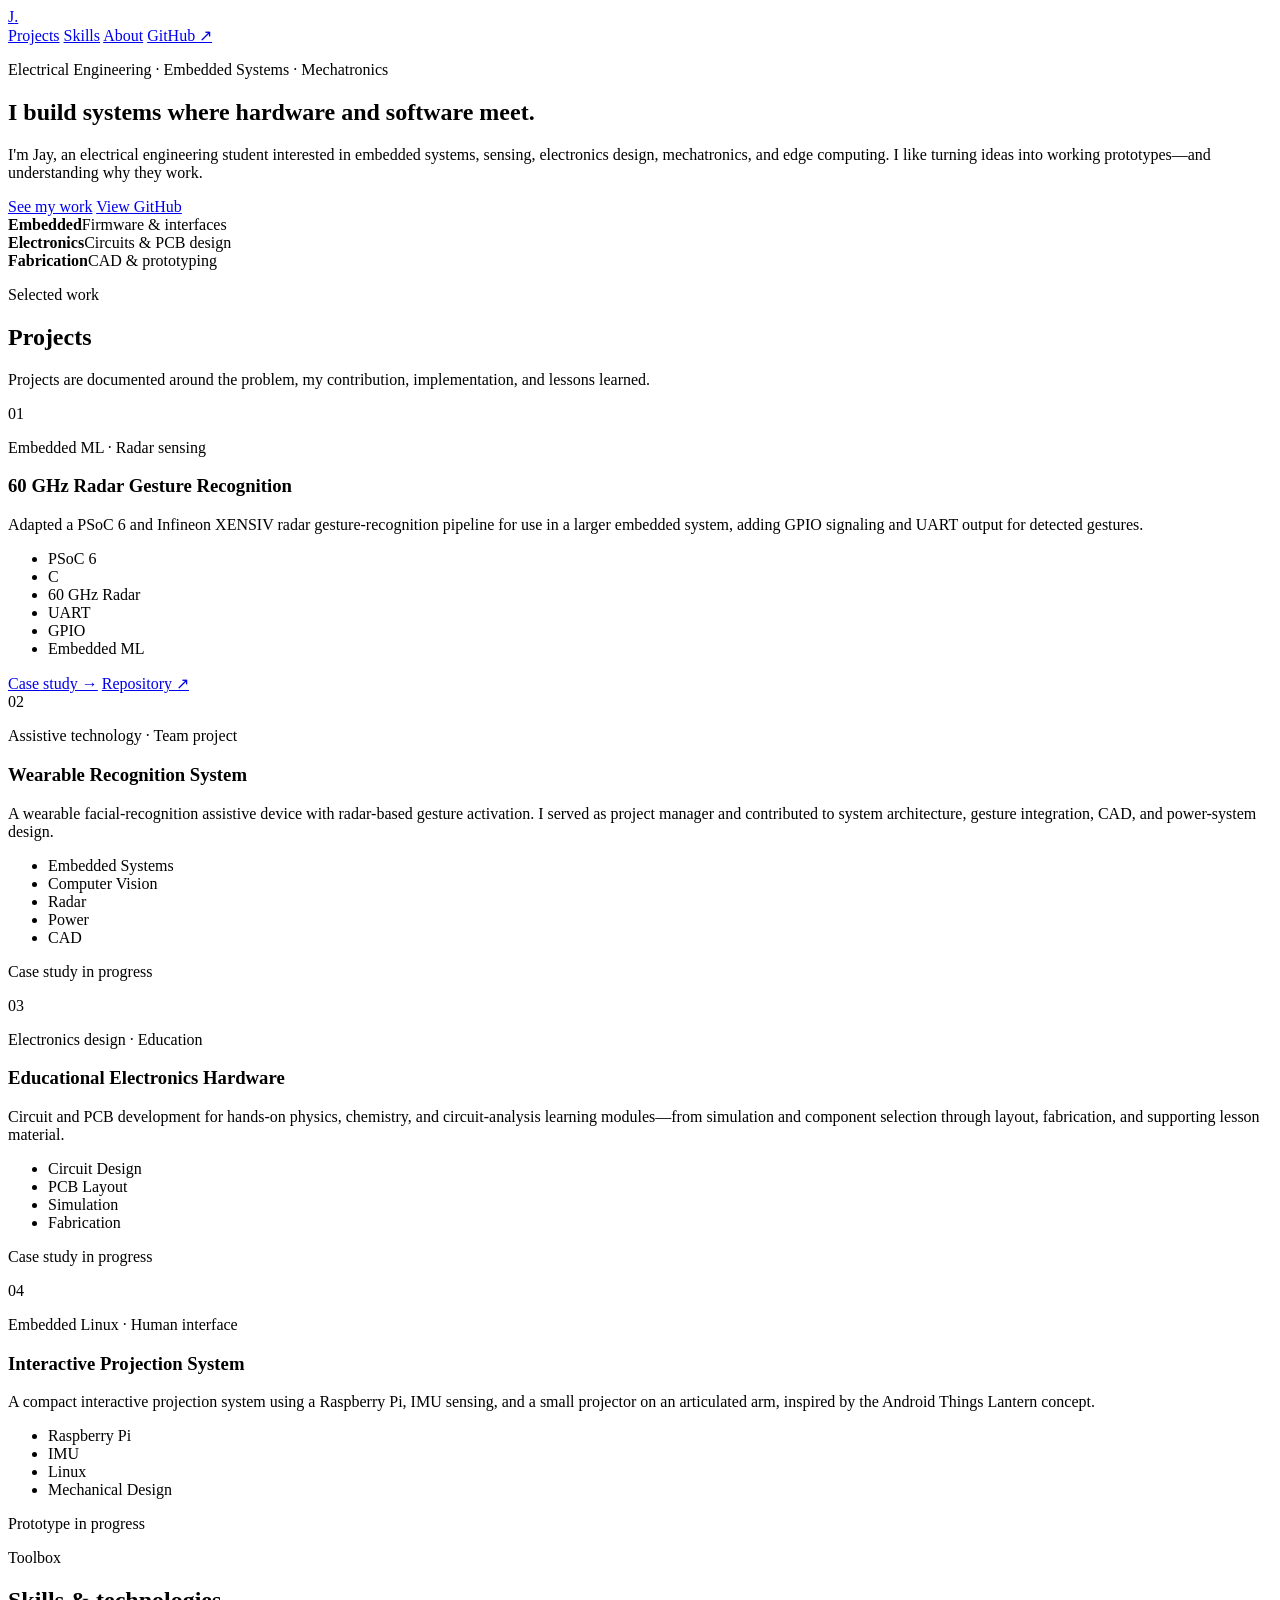
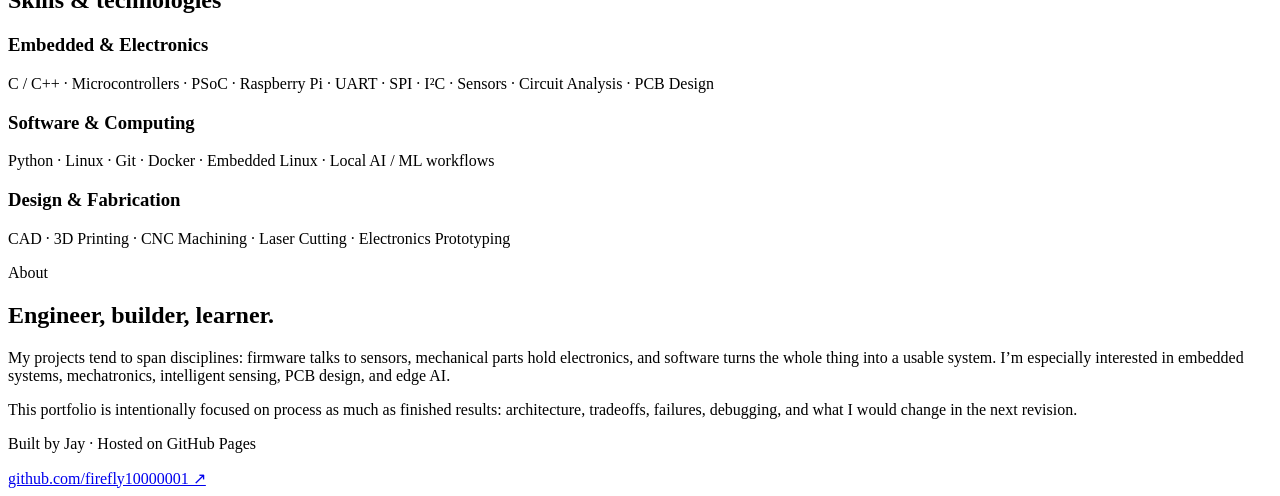
==== index.html @ 1f6910fd "Build initial engineering portfolio homepage" ====
<!doctype html>
<html lang="en">
<head>
  <meta charset="utf-8">
  <meta name="viewport" content="width=device-width, initial-scale=1">
  <meta name="description" content="Jay's electrical engineering and embedded systems portfolio.">
  <title>Jay | Electrical Engineering & Embedded Systems</title>
  <link rel="stylesheet" href="styles.css">
</head>
<body>
  <header class="site-header">
    <a class="brand" href="#top" aria-label="Home">J<span>.</span></a>
    <nav aria-label="Primary navigation">
      <a href="#projects">Projects</a>
      <a href="#skills">Skills</a>
      <a href="#about">About</a>
      <a href="https://github.com/firefly10000001" target="_blank" rel="noreferrer">GitHub ↗</a>
    </nav>
  </header>

  <main id="top">
    <section class="hero section-shell">
      <p class="eyebrow">Electrical Engineering · Embedded Systems · Mechatronics</p>
      <h1>I build systems where <span>hardware and software meet.</span></h1>
      <p class="hero-copy">
        I'm Jay, an electrical engineering student interested in embedded systems, sensing,
        electronics design, mechatronics, and edge computing. I like turning ideas into
        working prototypes—and understanding why they work.
      </p>
      <div class="hero-actions">
        <a class="button primary" href="#projects">See my work</a>
        <a class="button secondary" href="https://github.com/firefly10000001" target="_blank" rel="noreferrer">View GitHub</a>
      </div>
      <div class="hero-stats" aria-label="Focus areas">
        <div><strong>Embedded</strong><span>Firmware & interfaces</span></div>
        <div><strong>Electronics</strong><span>Circuits & PCB design</span></div>
        <div><strong>Fabrication</strong><span>CAD & prototyping</span></div>
      </div>
    </section>

    <section id="projects" class="section-shell section-block">
      <div class="section-heading">
        <p class="eyebrow">Selected work</p>
        <h2>Projects</h2>
        <p>Projects are documented around the problem, my contribution, implementation, and lessons learned.</p>
      </div>

      <div class="project-grid">
        <article class="project-card featured">
          <div class="project-index">01</div>
          <div class="project-body">
            <p class="project-type">Embedded ML · Radar sensing</p>
            <h3>60 GHz Radar Gesture Recognition</h3>
            <p>
              Adapted a PSoC 6 and Infineon XENSIV radar gesture-recognition pipeline for use in a larger embedded system,
              adding GPIO signaling and UART output for detected gestures.
            </p>
            <ul class="tags" aria-label="Technologies">
              <li>PSoC 6</li><li>C</li><li>60 GHz Radar</li><li>UART</li><li>GPIO</li><li>Embedded ML</li>
            </ul>
            <div class="card-links">
              <a href="projects/radar-gesture.html">Case study →</a>
              <a href="https://github.com/firefly10000001/PSOC-Trigger1" target="_blank" rel="noreferrer">Repository ↗</a>
            </div>
          </div>
        </article>

        <article class="project-card">
          <div class="project-index">02</div>
          <div class="project-body">
            <p class="project-type">Assistive technology · Team project</p>
            <h3>Wearable Recognition System</h3>
            <p>
              A wearable facial-recognition assistive device with radar-based gesture activation. I served as project manager
              and contributed to system architecture, gesture integration, CAD, and power-system design.
            </p>
            <ul class="tags"><li>Embedded Systems</li><li>Computer Vision</li><li>Radar</li><li>Power</li><li>CAD</li></ul>
            <p class="status">Case study in progress</p>
          </div>
        </article>

        <article class="project-card">
          <div class="project-index">03</div>
          <div class="project-body">
            <p class="project-type">Electronics design · Education</p>
            <h3>Educational Electronics Hardware</h3>
            <p>
              Circuit and PCB development for hands-on physics, chemistry, and circuit-analysis learning modules—from simulation
              and component selection through layout, fabrication, and supporting lesson material.
            </p>
            <ul class="tags"><li>Circuit Design</li><li>PCB Layout</li><li>Simulation</li><li>Fabrication</li></ul>
            <p class="status">Case study in progress</p>
          </div>
        </article>

        <article class="project-card">
          <div class="project-index">04</div>
          <div class="project-body">
            <p class="project-type">Embedded Linux · Human interface</p>
            <h3>Interactive Projection System</h3>
            <p>
              A compact interactive projection system using a Raspberry Pi, IMU sensing, and a small projector on an articulated arm,
              inspired by the Android Things Lantern concept.
            </p>
            <ul class="tags"><li>Raspberry Pi</li><li>IMU</li><li>Linux</li><li>Mechanical Design</li></ul>
            <p class="status">Prototype in progress</p>
          </div>
        </article>
      </div>
    </section>

    <section id="skills" class="section-shell section-block skills-section">
      <div class="section-heading">
        <p class="eyebrow">Toolbox</p>
        <h2>Skills & technologies</h2>
      </div>
      <div class="skill-grid">
        <div class="skill-group">
          <h3>Embedded & Electronics</h3>
          <p>C / C++ · Microcontrollers · PSoC · Raspberry Pi · UART · SPI · I²C · Sensors · Circuit Analysis · PCB Design</p>
        </div>
        <div class="skill-group">
          <h3>Software & Computing</h3>
          <p>Python · Linux · Git · Docker · Embedded Linux · Local AI / ML workflows</p>
        </div>
        <div class="skill-group">
          <h3>Design & Fabrication</h3>
          <p>CAD · 3D Printing · CNC Machining · Laser Cutting · Electronics Prototyping</p>
        </div>
      </div>
    </section>

    <section id="about" class="section-shell section-block about-section">
      <div class="section-heading">
        <p class="eyebrow">About</p>
        <h2>Engineer, builder, learner.</h2>
      </div>
      <div class="about-copy">
        <p>
          My projects tend to span disciplines: firmware talks to sensors, mechanical parts hold electronics, and software turns the whole thing into a usable system.
          I’m especially interested in embedded systems, mechatronics, intelligent sensing, PCB design, and edge AI.
        </p>
        <p>
          This portfolio is intentionally focused on process as much as finished results: architecture, tradeoffs, failures, debugging, and what I would change in the next revision.
        </p>
      </div>
    </section>
  </main>

  <footer class="site-footer section-shell">
    <p>Built by Jay · Hosted on GitHub Pages</p>
    <a href="https://github.com/firefly10000001" target="_blank" rel="noreferrer">github.com/firefly10000001 ↗</a>
  </footer>
</body>
</html>
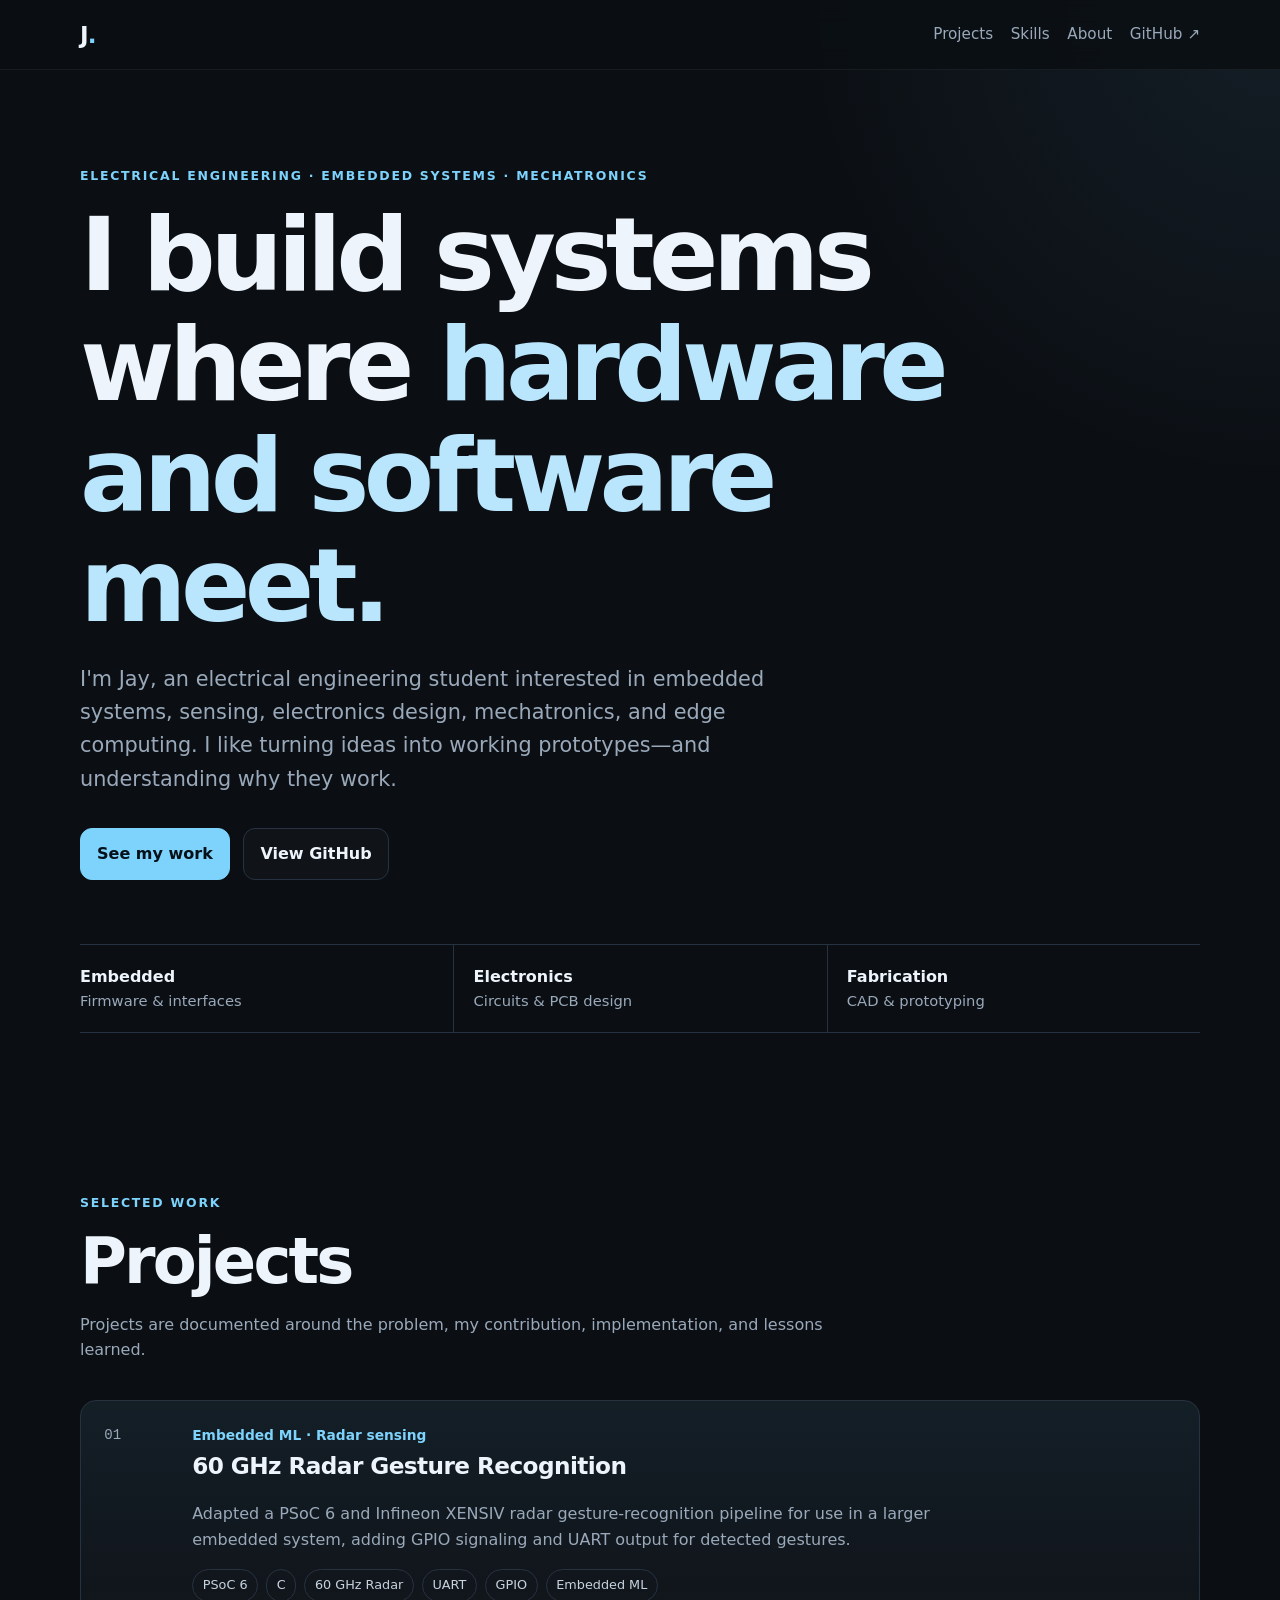
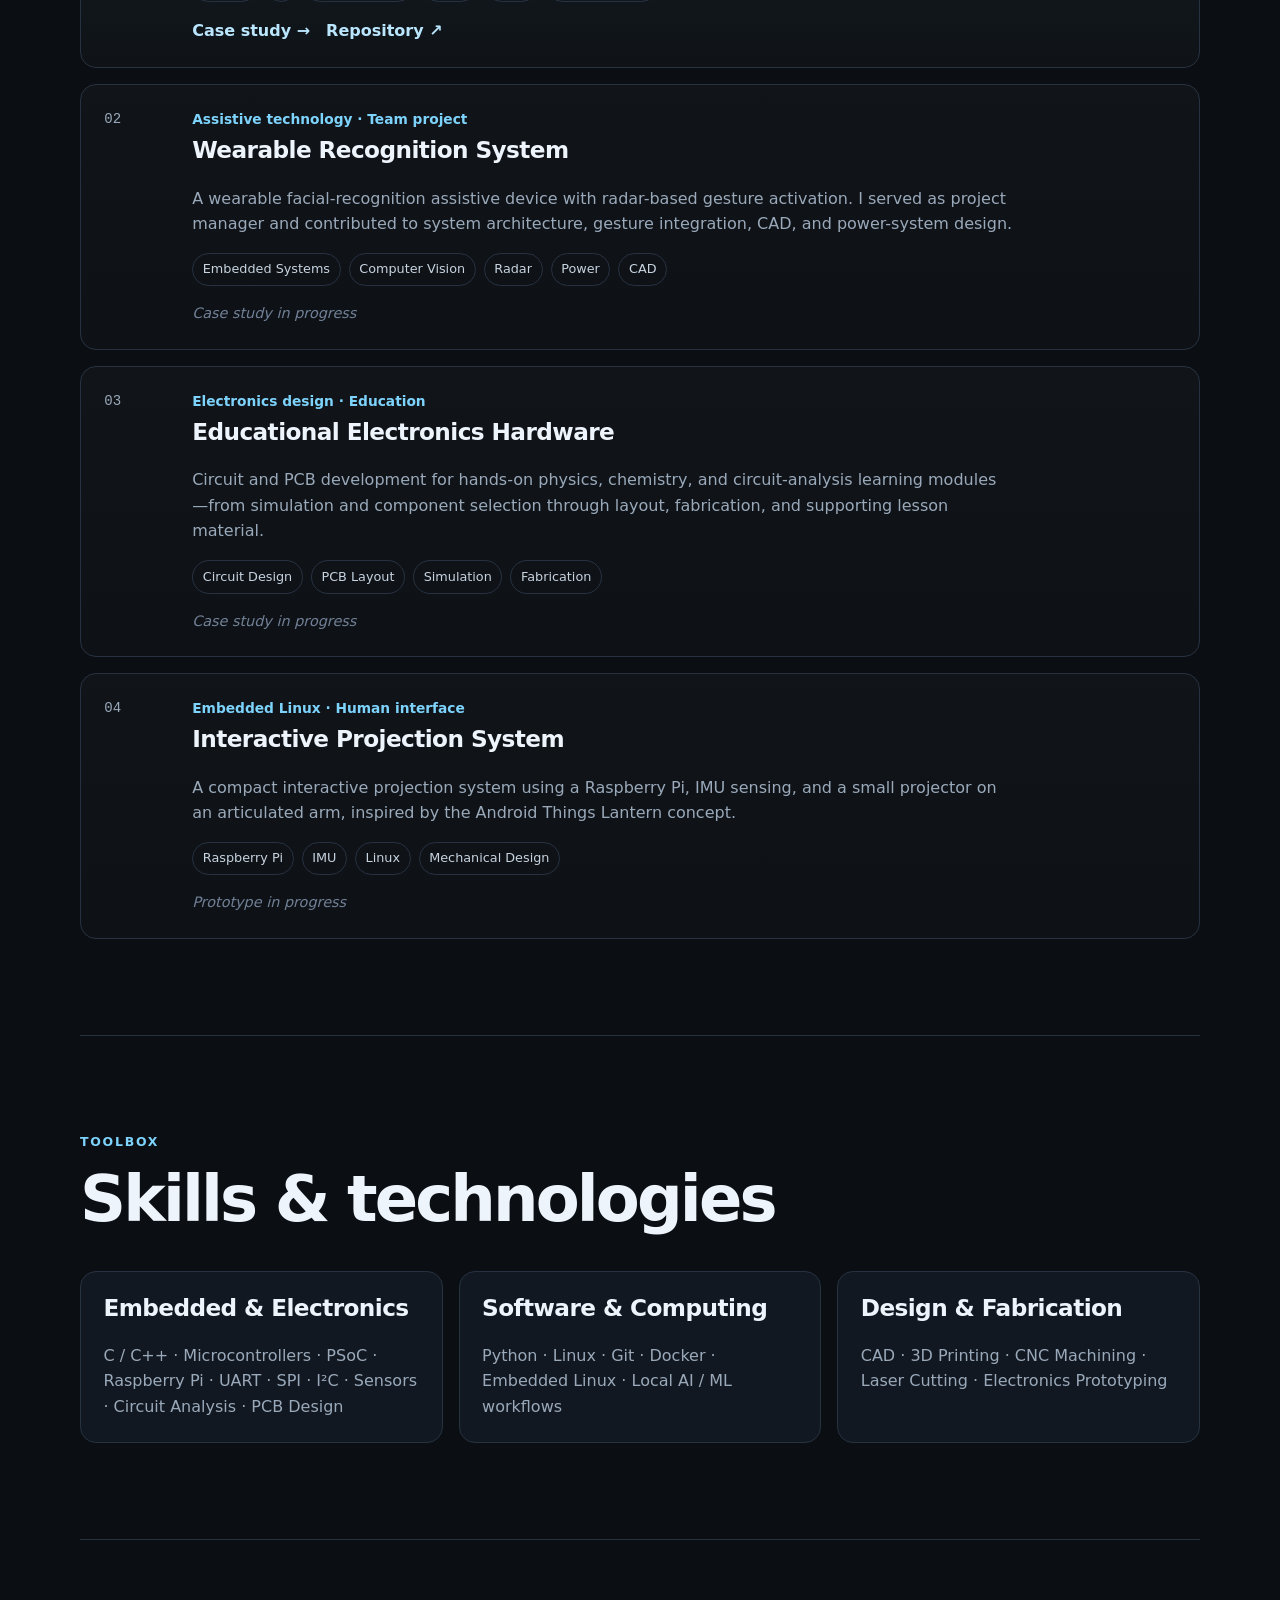
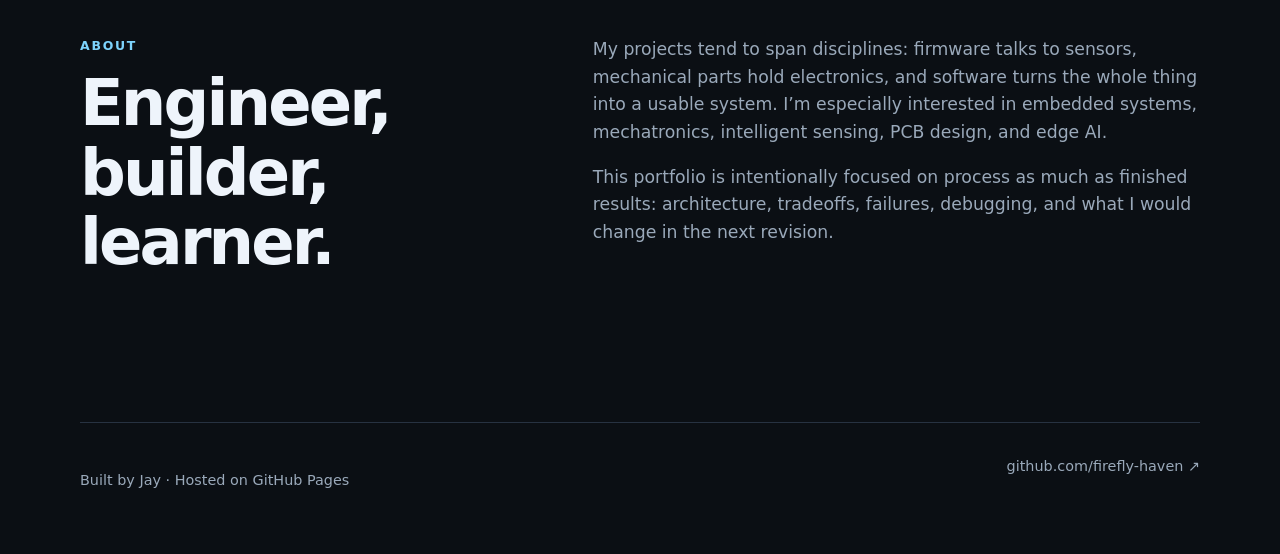
==== commit 5660bff3: "Update GitHub username references" ====
--- a/index.html
+++ b/index.html
@@ -14,7 +14,7 @@
       <a href="#projects">Projects</a>
       <a href="#skills">Skills</a>
       <a href="#about">About</a>
-      <a href="https://github.com/firefly10000001" target="_blank" rel="noreferrer">GitHub ↗</a>
+      <a href="https://github.com/firefly-haven" target="_blank" rel="noreferrer">GitHub ↗</a>
     </nav>
   </header>
 
@@ -29,7 +29,7 @@
       </p>
       <div class="hero-actions">
         <a class="button primary" href="#projects">See my work</a>
-        <a class="button secondary" href="https://github.com/firefly10000001" target="_blank" rel="noreferrer">View GitHub</a>
+        <a class="button secondary" href="https://github.com/firefly-haven" target="_blank" rel="noreferrer">View GitHub</a>
       </div>
       <div class="hero-stats" aria-label="Focus areas">
         <div><strong>Embedded</strong><span>Firmware & interfaces</span></div>
@@ -60,7 +60,7 @@
             </ul>
             <div class="card-links">
               <a href="projects/radar-gesture.html">Case study →</a>
-              <a href="https://github.com/firefly10000001/PSOC-Trigger1" target="_blank" rel="noreferrer">Repository ↗</a>
+              <a href="https://github.com/firefly-haven/PSOC-Trigger1" target="_blank" rel="noreferrer">Repository ↗</a>
             </div>
           </div>
         </article>
@@ -149,7 +149,7 @@
 
   <footer class="site-footer section-shell">
     <p>Built by Jay · Hosted on GitHub Pages</p>
-    <a href="https://github.com/firefly10000001" target="_blank" rel="noreferrer">github.com/firefly10000001 ↗</a>
+    <a href="https://github.com/firefly-haven" target="_blank" rel="noreferrer">github.com/firefly-haven ↗</a>
   </footer>
 </body>
 </html>
--- a/styles.css
+++ b/styles.css
@@ -0,0 +1,235 @@
+:root {
+  --bg: #0b0f14;
+  --panel: #121821;
+  --panel-2: #18212d;
+  --text: #eef4fb;
+  --muted: #9aa9ba;
+  --line: #273241;
+  --accent: #7dd3fc;
+  --accent-2: #bae6fd;
+  --max: 1120px;
+}
+
+* { box-sizing: border-box; }
+html { scroll-behavior: smooth; }
+body {
+  margin: 0;
+  font-family: Inter, ui-sans-serif, system-ui, -apple-system, BlinkMacSystemFont, "Segoe UI", sans-serif;
+  color: var(--text);
+  background:
+    radial-gradient(circle at top right, rgba(125, 211, 252, 0.08), transparent 30rem),
+    var(--bg);
+  line-height: 1.6;
+}
+
+a { color: inherit; }
+
+.site-header {
+  position: sticky;
+  top: 0;
+  z-index: 10;
+  display: flex;
+  justify-content: space-between;
+  align-items: center;
+  gap: 1rem;
+  padding: 1rem max(1.25rem, calc((100vw - var(--max)) / 2));
+  border-bottom: 1px solid rgba(255,255,255,0.06);
+  background: rgba(11, 15, 20, 0.88);
+  backdrop-filter: blur(12px);
+}
+
+.brand {
+  font-size: 1.45rem;
+  font-weight: 800;
+  text-decoration: none;
+  letter-spacing: -0.04em;
+}
+.brand span { color: var(--accent); }
+
+nav { display: flex; gap: 1.1rem; flex-wrap: wrap; }
+nav a {
+  color: var(--muted);
+  text-decoration: none;
+  font-size: 0.95rem;
+}
+nav a:hover { color: var(--text); }
+
+.section-shell {
+  width: min(var(--max), calc(100% - 2.5rem));
+  margin-inline: auto;
+}
+
+.hero {
+  min-height: 82vh;
+  display: grid;
+  align-content: center;
+  padding-block: 6rem 4rem;
+}
+
+.eyebrow {
+  margin: 0 0 0.85rem;
+  color: var(--accent);
+  text-transform: uppercase;
+  letter-spacing: 0.14em;
+  font-size: 0.78rem;
+  font-weight: 800;
+}
+
+h1, h2, h3 { line-height: 1.08; margin-top: 0; }
+h1 {
+  max-width: 900px;
+  margin-bottom: 1.3rem;
+  font-size: clamp(3rem, 8vw, 6.5rem);
+  letter-spacing: -0.055em;
+}
+h1 span { color: var(--accent-2); }
+h2 {
+  margin-bottom: 0.75rem;
+  font-size: clamp(2.2rem, 5vw, 4rem);
+  letter-spacing: -0.045em;
+}
+h3 { font-size: 1.45rem; letter-spacing: -0.025em; }
+
+.hero-copy {
+  max-width: 760px;
+  margin: 0 0 2rem;
+  color: var(--muted);
+  font-size: clamp(1.05rem, 2.2vw, 1.3rem);
+}
+
+.hero-actions { display: flex; gap: 0.85rem; flex-wrap: wrap; }
+.button {
+  display: inline-flex;
+  align-items: center;
+  min-height: 46px;
+  padding: 0.75rem 1rem;
+  border: 1px solid var(--line);
+  border-radius: 0.75rem;
+  text-decoration: none;
+  font-weight: 700;
+}
+.button.primary {
+  color: #061018;
+  border-color: var(--accent);
+  background: var(--accent);
+}
+.button.secondary { background: rgba(255,255,255,0.02); }
+.button:hover { transform: translateY(-1px); }
+
+.hero-stats {
+  display: grid;
+  grid-template-columns: repeat(3, 1fr);
+  margin-top: 4rem;
+  border-top: 1px solid var(--line);
+  border-bottom: 1px solid var(--line);
+}
+.hero-stats div { padding: 1.2rem 1rem 1.2rem 0; }
+.hero-stats div + div { border-left: 1px solid var(--line); padding-left: 1.2rem; }
+.hero-stats strong, .hero-stats span { display: block; }
+.hero-stats span { color: var(--muted); font-size: 0.92rem; }
+
+.section-block { padding-block: 6rem; }
+.section-heading { max-width: 760px; margin-bottom: 2.3rem; }
+.section-heading > p:last-child { color: var(--muted); }
+
+.project-grid { display: grid; gap: 1rem; }
+.project-card {
+  display: grid;
+  grid-template-columns: 72px 1fr;
+  gap: 1rem;
+  padding: 1.45rem;
+  border: 1px solid var(--line);
+  border-radius: 1rem;
+  background: linear-gradient(180deg, rgba(255,255,255,0.025), rgba(255,255,255,0.01));
+}
+.project-card.featured {
+  background: linear-gradient(180deg, rgba(125,211,252,0.08), rgba(255,255,255,0.015));
+}
+.project-index {
+  color: var(--muted);
+  font-family: ui-monospace, SFMono-Regular, Menlo, monospace;
+  font-size: 0.88rem;
+}
+.project-type {
+  margin: 0 0 0.45rem;
+  color: var(--accent);
+  font-size: 0.86rem;
+  font-weight: 700;
+}
+.project-body > p:not(.project-type):not(.status) { max-width: 820px; color: var(--muted); }
+.tags {
+  display: flex;
+  gap: 0.5rem;
+  flex-wrap: wrap;
+  padding: 0;
+  margin: 1rem 0;
+  list-style: none;
+}
+.tags li {
+  padding: 0.35rem 0.6rem;
+  border: 1px solid var(--line);
+  border-radius: 999px;
+  color: #c7d3df;
+  font-size: 0.8rem;
+}
+.card-links { display: flex; gap: 1rem; flex-wrap: wrap; }
+.card-links a { color: var(--accent-2); font-weight: 700; text-decoration: none; }
+.status { margin-bottom: 0; color: #718096; font-size: 0.9rem; font-style: italic; }
+
+.skills-section { border-top: 1px solid var(--line); }
+.skill-grid { display: grid; grid-template-columns: repeat(3, 1fr); gap: 1rem; }
+.skill-group {
+  padding: 1.4rem;
+  border: 1px solid var(--line);
+  border-radius: 1rem;
+  background: var(--panel);
+}
+.skill-group p { margin-bottom: 0; color: var(--muted); }
+
+.about-section { display: grid; grid-template-columns: 0.85fr 1.15fr; gap: 4rem; border-top: 1px solid var(--line); }
+.about-copy { color: var(--muted); font-size: 1.08rem; }
+.about-copy p:first-child { margin-top: 0; }
+
+.site-footer {
+  display: flex;
+  justify-content: space-between;
+  gap: 1rem;
+  padding-block: 2rem 3rem;
+  border-top: 1px solid var(--line);
+  color: var(--muted);
+  font-size: 0.9rem;
+}
+.site-footer a { text-decoration: none; }
+
+.case-hero { padding-block: 6rem 3rem; max-width: 900px; }
+.back-link { display: inline-block; margin-bottom: 2rem; color: var(--muted); text-decoration: none; }
+.case-content { max-width: 850px; padding-bottom: 6rem; }
+.case-content section { margin-top: 3.2rem; }
+.case-content h2 { font-size: 2rem; }
+.case-content p, .case-content li { color: var(--muted); }
+.architecture {
+  overflow-x: auto;
+  padding: 1.25rem;
+  border: 1px solid var(--line);
+  border-radius: 0.8rem;
+  background: #080b0f;
+  color: #d8e3ed;
+  font-family: ui-monospace, SFMono-Regular, Menlo, monospace;
+  white-space: pre;
+}
+
+@media (max-width: 760px) {
+  .site-header { align-items: flex-start; }
+  nav { justify-content: flex-end; gap: 0.65rem 0.9rem; }
+  .hero { min-height: auto; padding-top: 5rem; }
+  .hero-stats, .skill-grid, .about-section { grid-template-columns: 1fr; }
+  .hero-stats div + div { border-left: 0; border-top: 1px solid var(--line); padding-left: 0; }
+  .project-card { grid-template-columns: 1fr; }
+  .about-section { gap: 1rem; }
+  .site-footer { flex-direction: column; }
+}
+
+@media (prefers-reduced-motion: no-preference) {
+  .button, .project-card { transition: transform 160ms ease, border-color 160ms ease; }
+  .project-card:hover { transform: translateY(-2px); border-color: #3a4a5e; }
+}
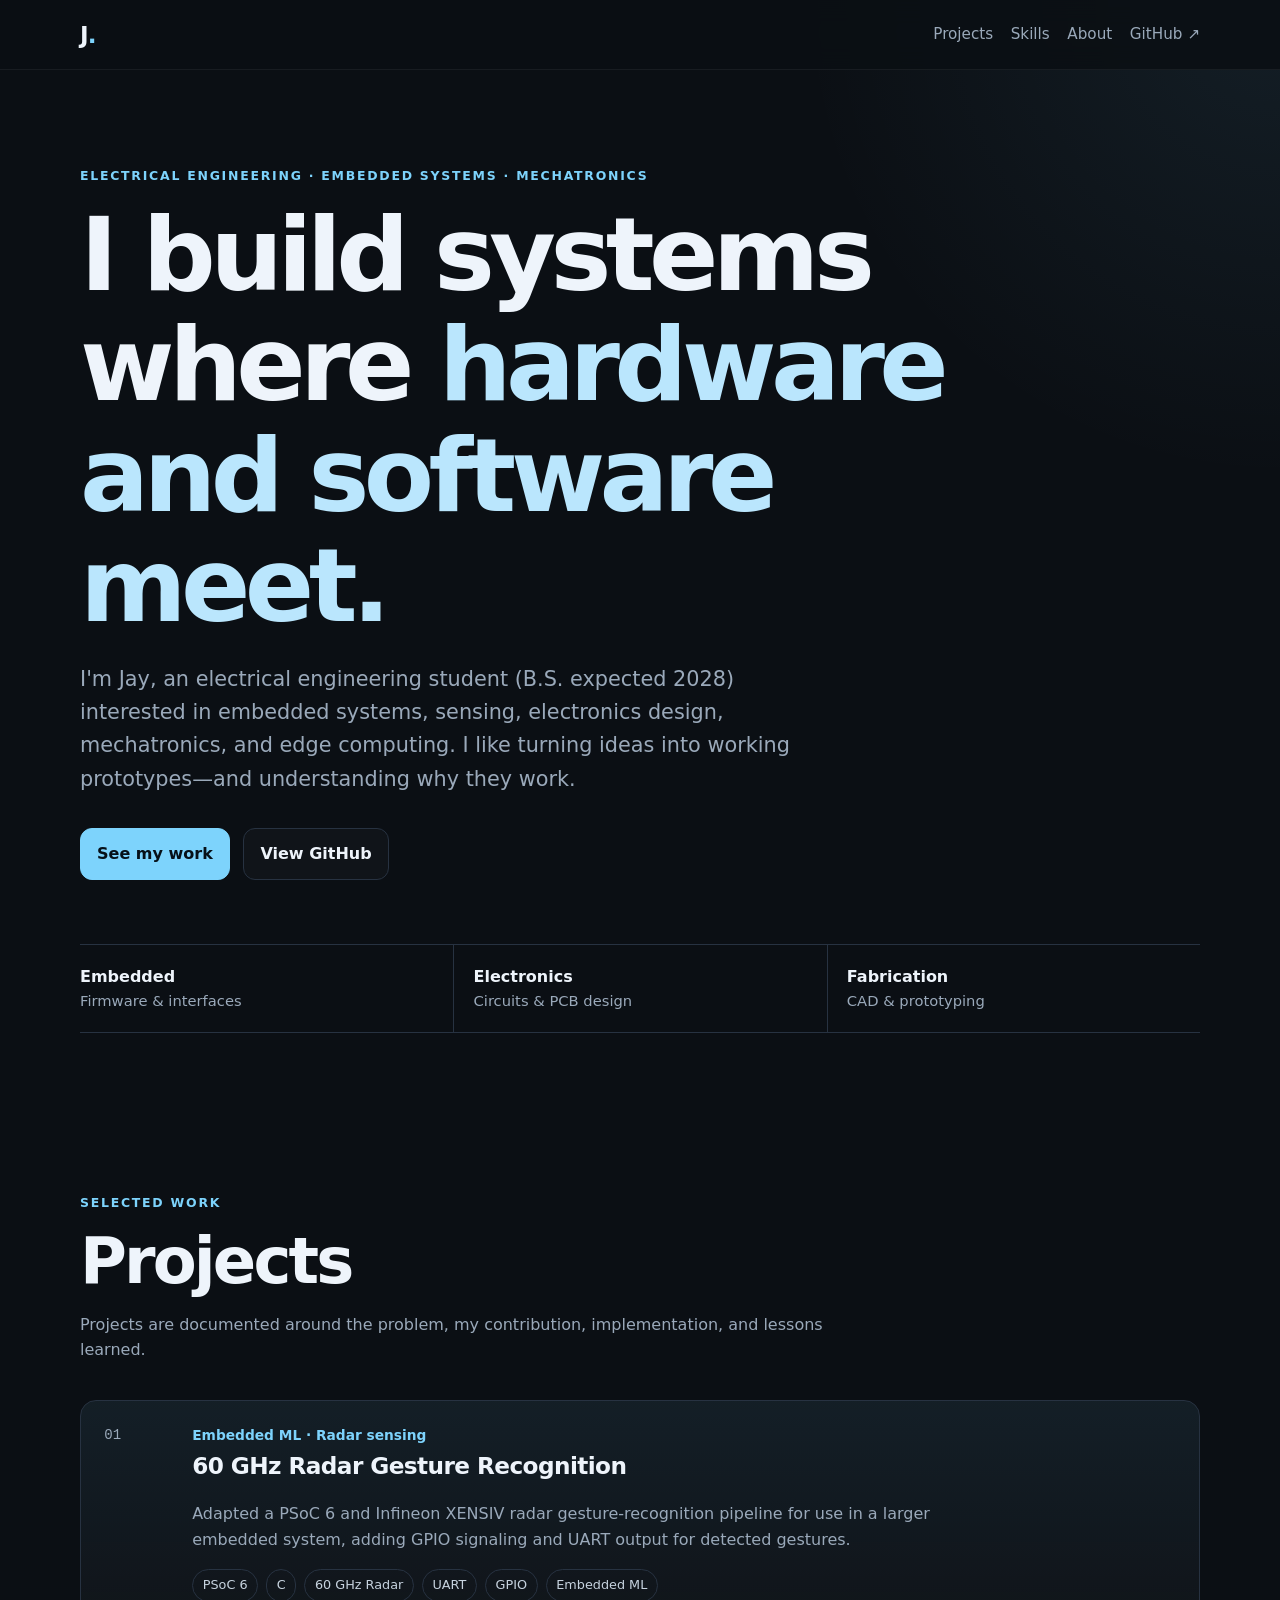
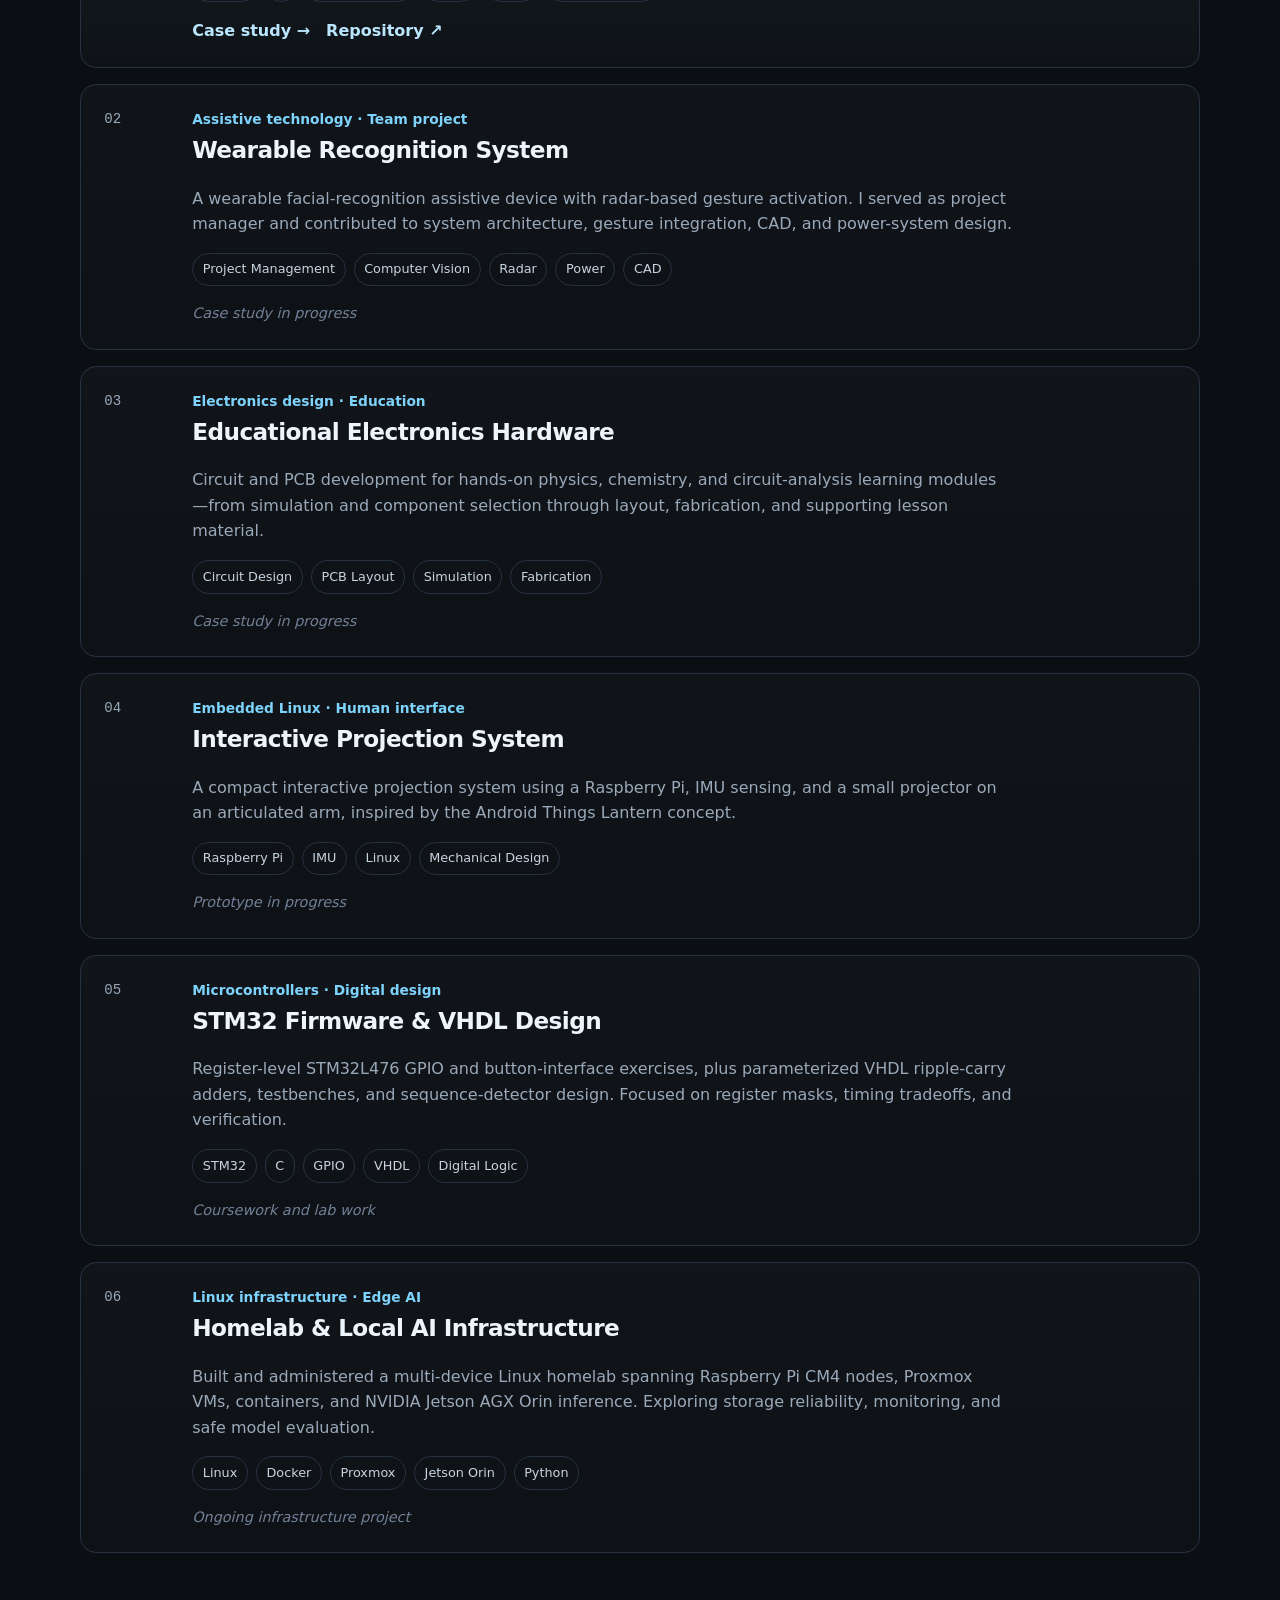
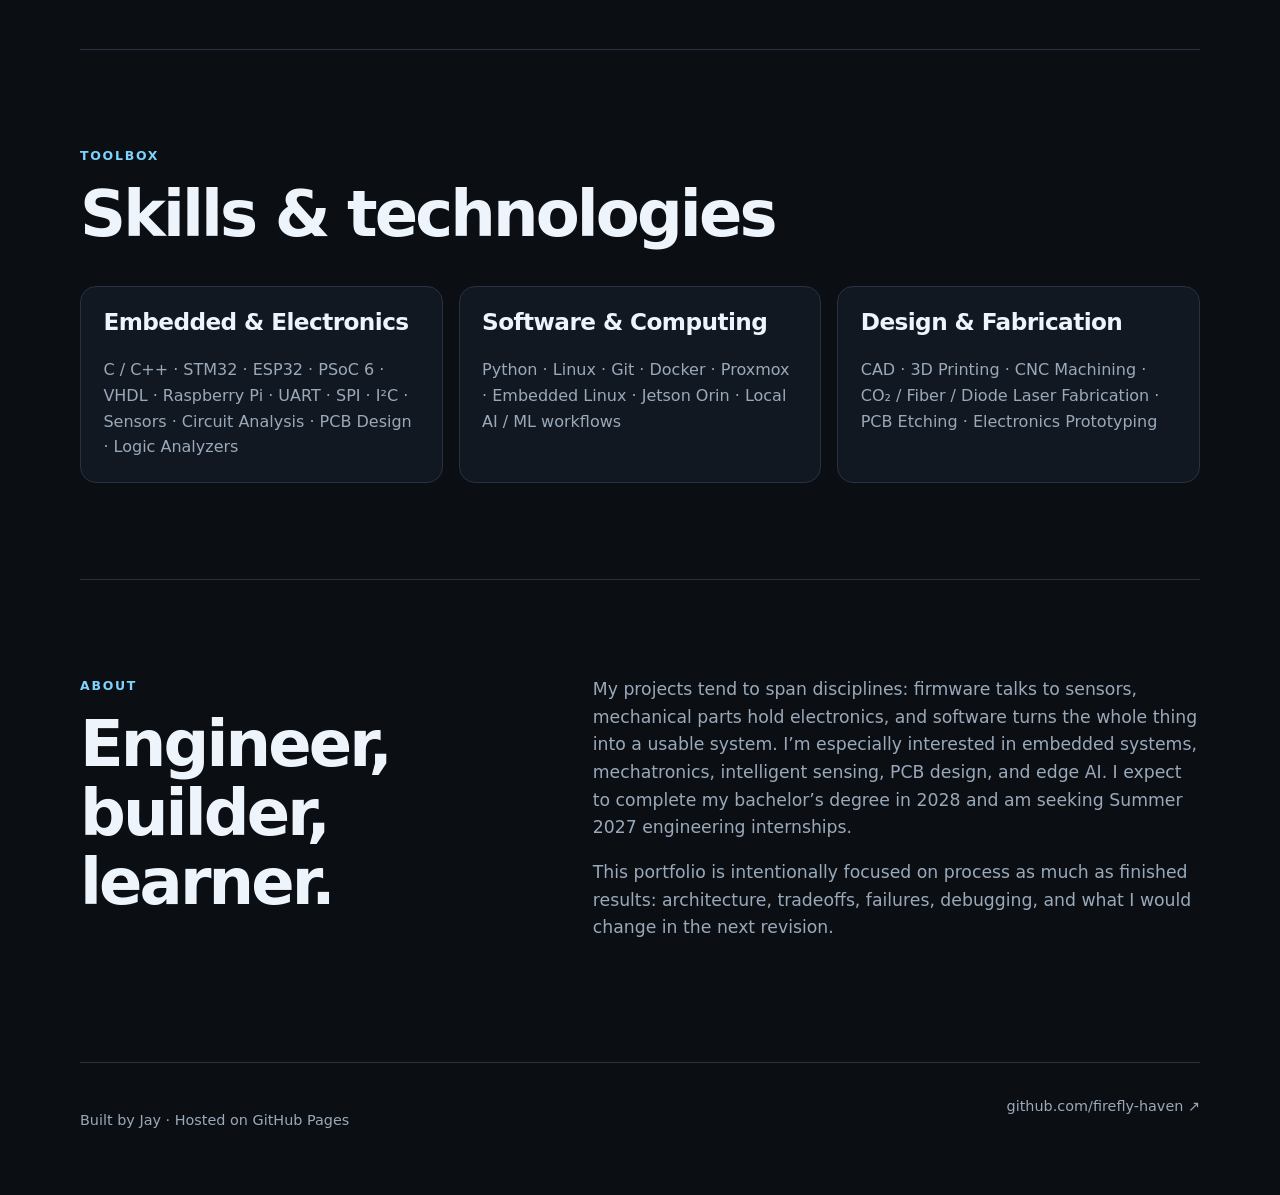
==== commit 9b0444c4: "Refresh public portfolio with 2028 graduation, embedded/VHDL skills and homelab work" ====
--- a/index.html
+++ b/index.html
@@ -23,7 +23,7 @@
       <p class="eyebrow">Electrical Engineering · Embedded Systems · Mechatronics</p>
       <h1>I build systems where <span>hardware and software meet.</span></h1>
       <p class="hero-copy">
-        I'm Jay, an electrical engineering student interested in embedded systems, sensing,
+        I'm Jay, an electrical engineering student (B.S. expected 2028) interested in embedded systems, sensing,
         electronics design, mechatronics, and edge computing. I like turning ideas into
         working prototypes—and understanding why they work.
       </p>
@@ -74,7 +74,7 @@
               A wearable facial-recognition assistive device with radar-based gesture activation. I served as project manager
               and contributed to system architecture, gesture integration, CAD, and power-system design.
             </p>
-            <ul class="tags"><li>Embedded Systems</li><li>Computer Vision</li><li>Radar</li><li>Power</li><li>CAD</li></ul>
+            <ul class="tags"><li>Project Management</li><li>Computer Vision</li><li>Radar</li><li>Power</li><li>CAD</li></ul>
             <p class="status">Case study in progress</p>
           </div>
         </article>
@@ -106,6 +106,26 @@
             <p class="status">Prototype in progress</p>
           </div>
         </article>
+        <article class="project-card">
+          <div class="project-index">05</div>
+          <div class="project-body">
+            <p class="project-type">Microcontrollers · Digital design</p>
+            <h3>STM32 Firmware & VHDL Design</h3>
+            <p>Register-level STM32L476 GPIO and button-interface exercises, plus parameterized VHDL ripple-carry adders, testbenches, and sequence-detector design. Focused on register masks, timing tradeoffs, and verification.</p>
+            <ul class="tags"><li>STM32</li><li>C</li><li>GPIO</li><li>VHDL</li><li>Digital Logic</li></ul>
+            <p class="status">Coursework and lab work</p>
+          </div>
+        </article>
+        <article class="project-card">
+          <div class="project-index">06</div>
+          <div class="project-body">
+            <p class="project-type">Linux infrastructure · Edge AI</p>
+            <h3>Homelab & Local AI Infrastructure</h3>
+            <p>Built and administered a multi-device Linux homelab spanning Raspberry Pi CM4 nodes, Proxmox VMs, containers, and NVIDIA Jetson AGX Orin inference. Exploring storage reliability, monitoring, and safe model evaluation.</p>
+            <ul class="tags"><li>Linux</li><li>Docker</li><li>Proxmox</li><li>Jetson Orin</li><li>Python</li></ul>
+            <p class="status">Ongoing infrastructure project</p>
+          </div>
+        </article>
       </div>
     </section>
 
@@ -117,15 +137,15 @@
       <div class="skill-grid">
         <div class="skill-group">
           <h3>Embedded & Electronics</h3>
-          <p>C / C++ · Microcontrollers · PSoC · Raspberry Pi · UART · SPI · I²C · Sensors · Circuit Analysis · PCB Design</p>
+          <p>C / C++ · STM32 · ESP32 · PSoC 6 · VHDL · Raspberry Pi · UART · SPI · I²C · Sensors · Circuit Analysis · PCB Design · Logic Analyzers</p>
         </div>
         <div class="skill-group">
           <h3>Software & Computing</h3>
-          <p>Python · Linux · Git · Docker · Embedded Linux · Local AI / ML workflows</p>
+          <p>Python · Linux · Git · Docker · Proxmox · Embedded Linux · Jetson Orin · Local AI / ML workflows</p>
         </div>
         <div class="skill-group">
           <h3>Design & Fabrication</h3>
-          <p>CAD · 3D Printing · CNC Machining · Laser Cutting · Electronics Prototyping</p>
+          <p>CAD · 3D Printing · CNC Machining · CO₂ / Fiber / Diode Laser Fabrication · PCB Etching · Electronics Prototyping</p>
         </div>
       </div>
     </section>
@@ -138,7 +158,7 @@
       <div class="about-copy">
         <p>
           My projects tend to span disciplines: firmware talks to sensors, mechanical parts hold electronics, and software turns the whole thing into a usable system.
-          I’m especially interested in embedded systems, mechatronics, intelligent sensing, PCB design, and edge AI.
+          I’m especially interested in embedded systems, mechatronics, intelligent sensing, PCB design, and edge AI. I expect to complete my bachelor’s degree in 2028 and am seeking Summer 2027 engineering internships.
         </p>
         <p>
           This portfolio is intentionally focused on process as much as finished results: architecture, tradeoffs, failures, debugging, and what I would change in the next revision.
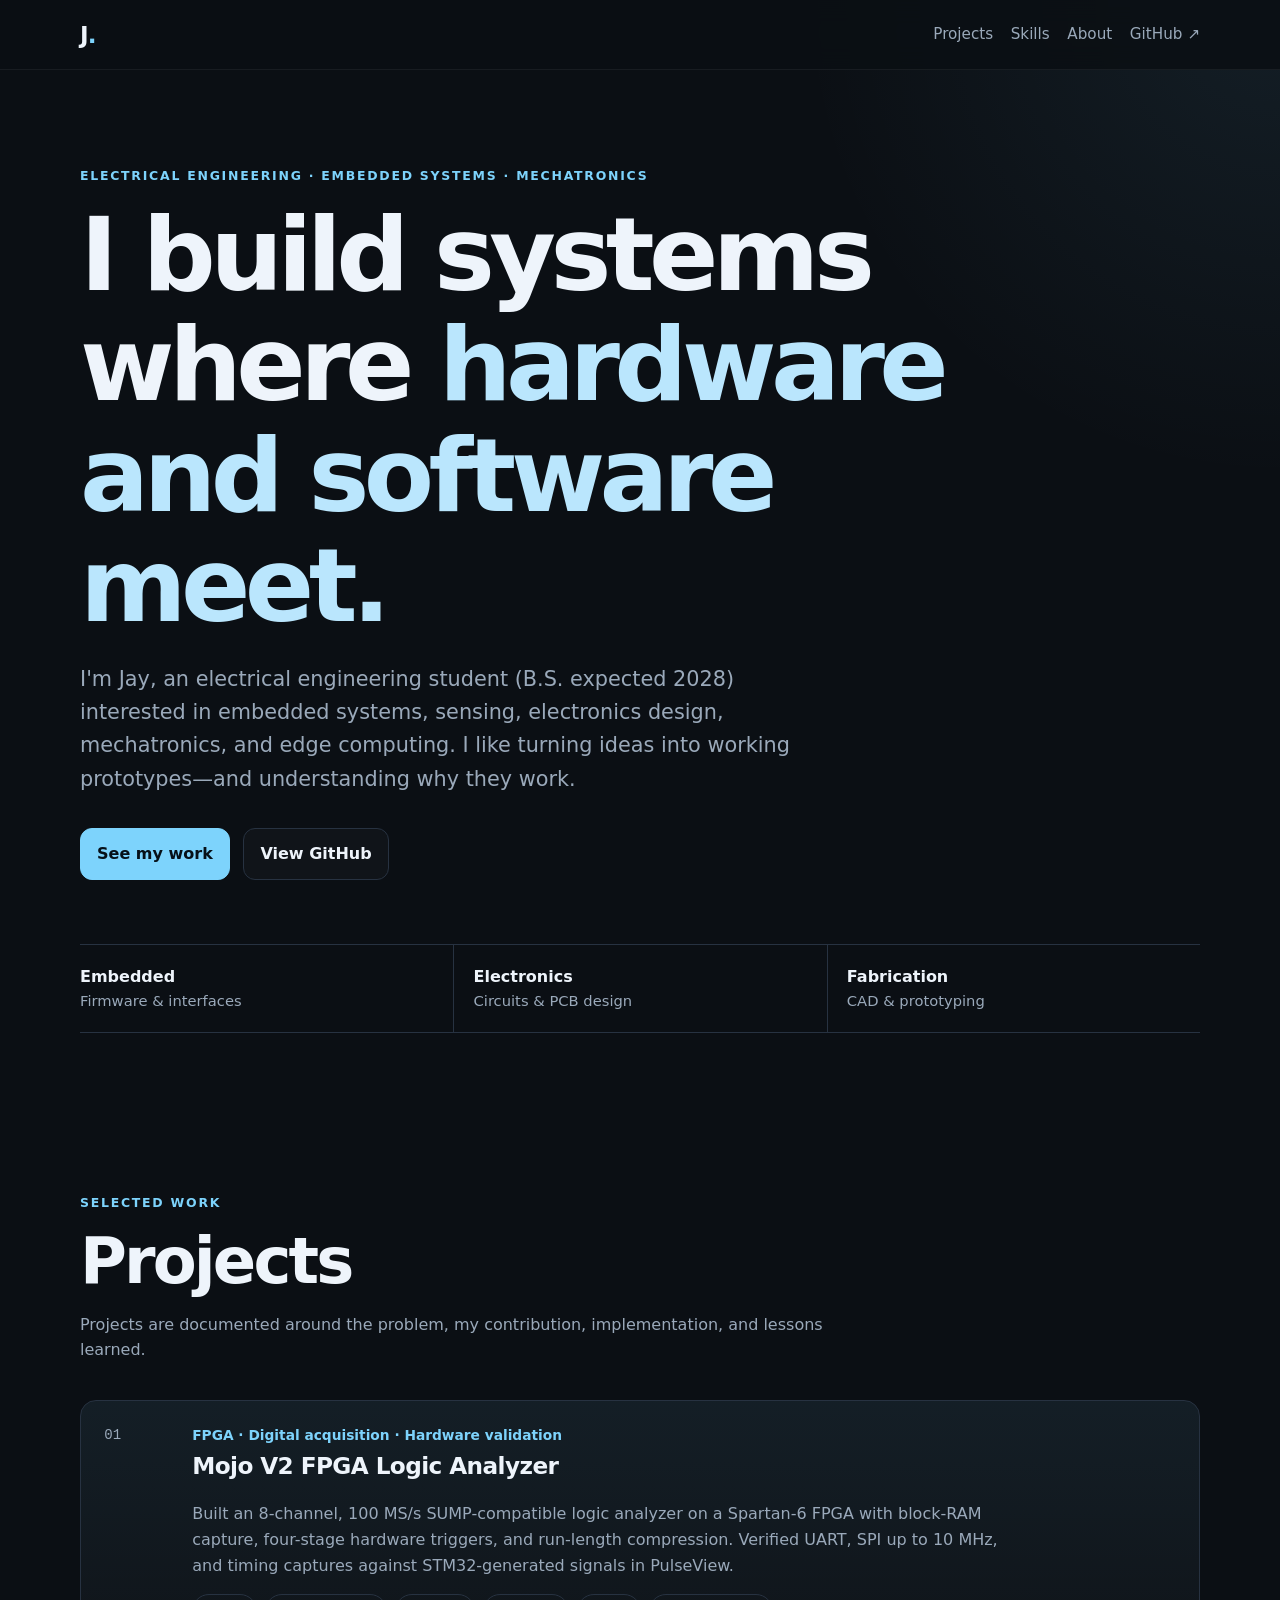
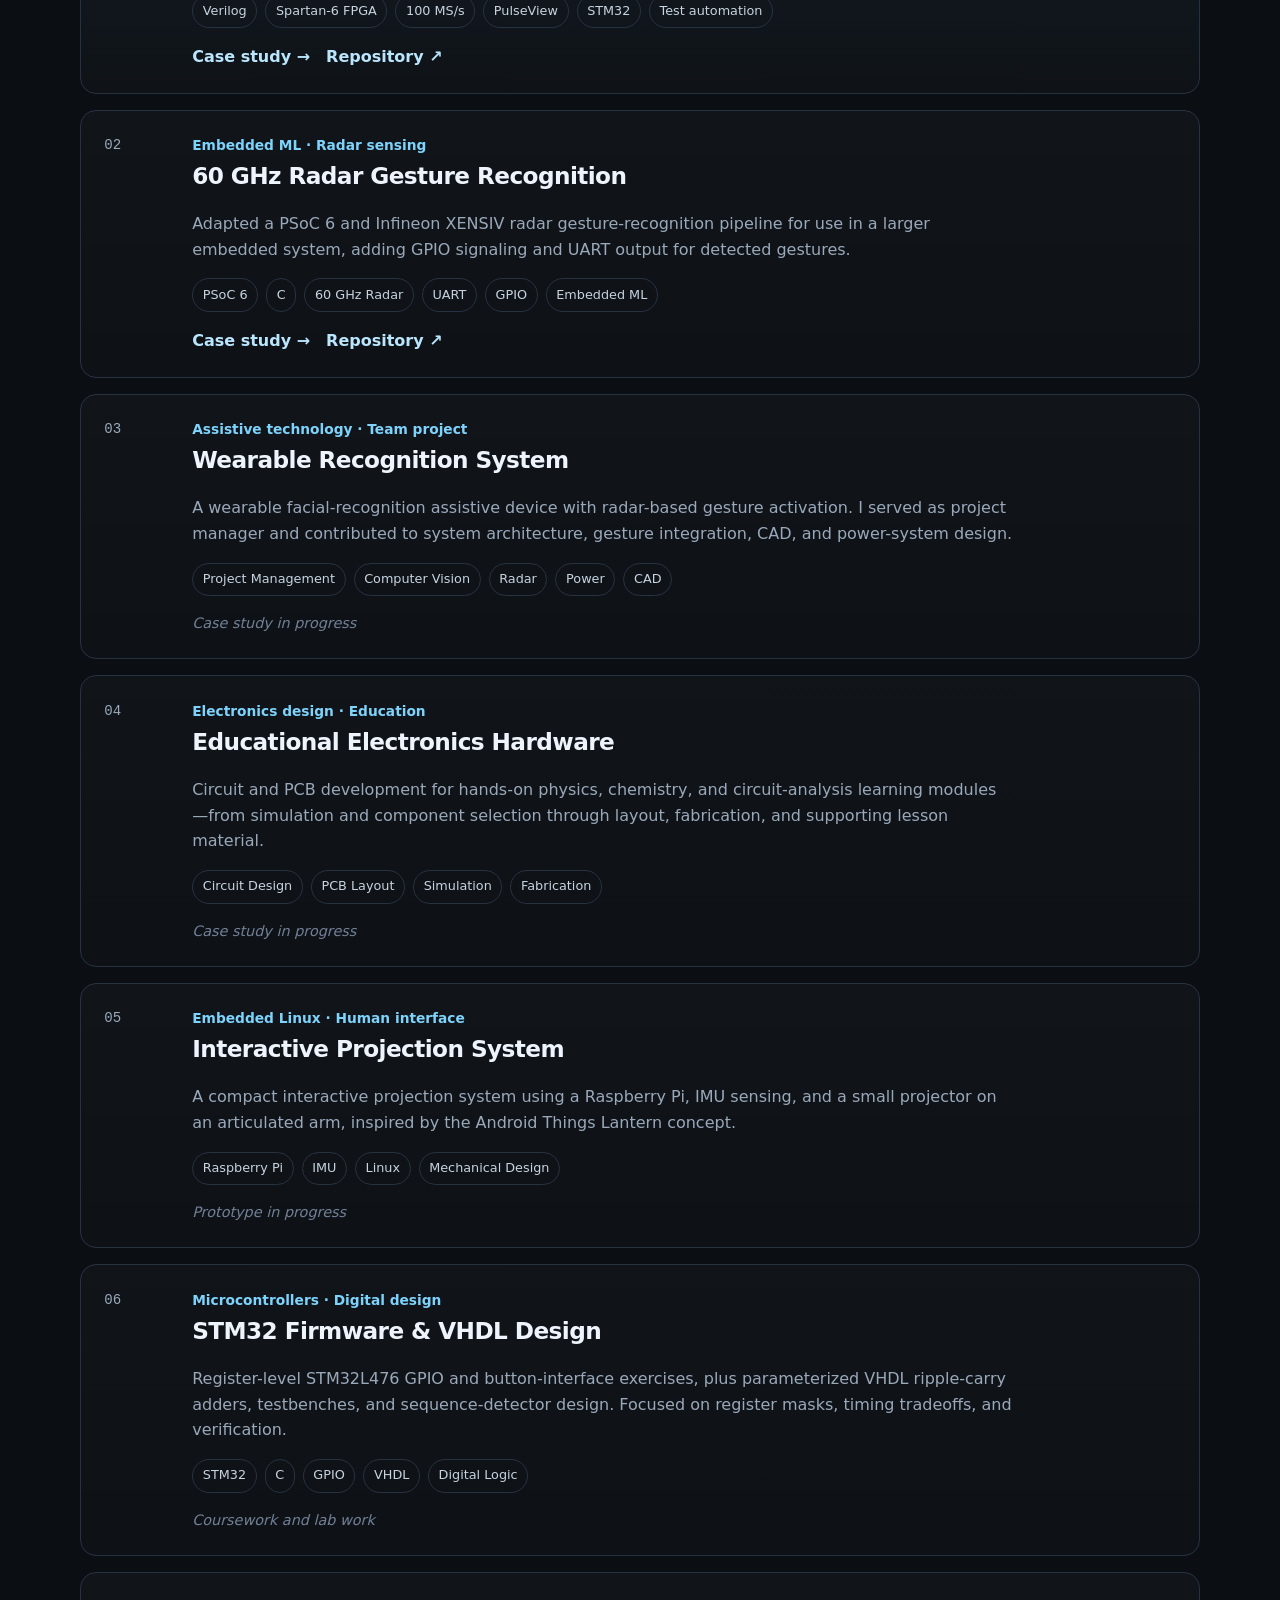
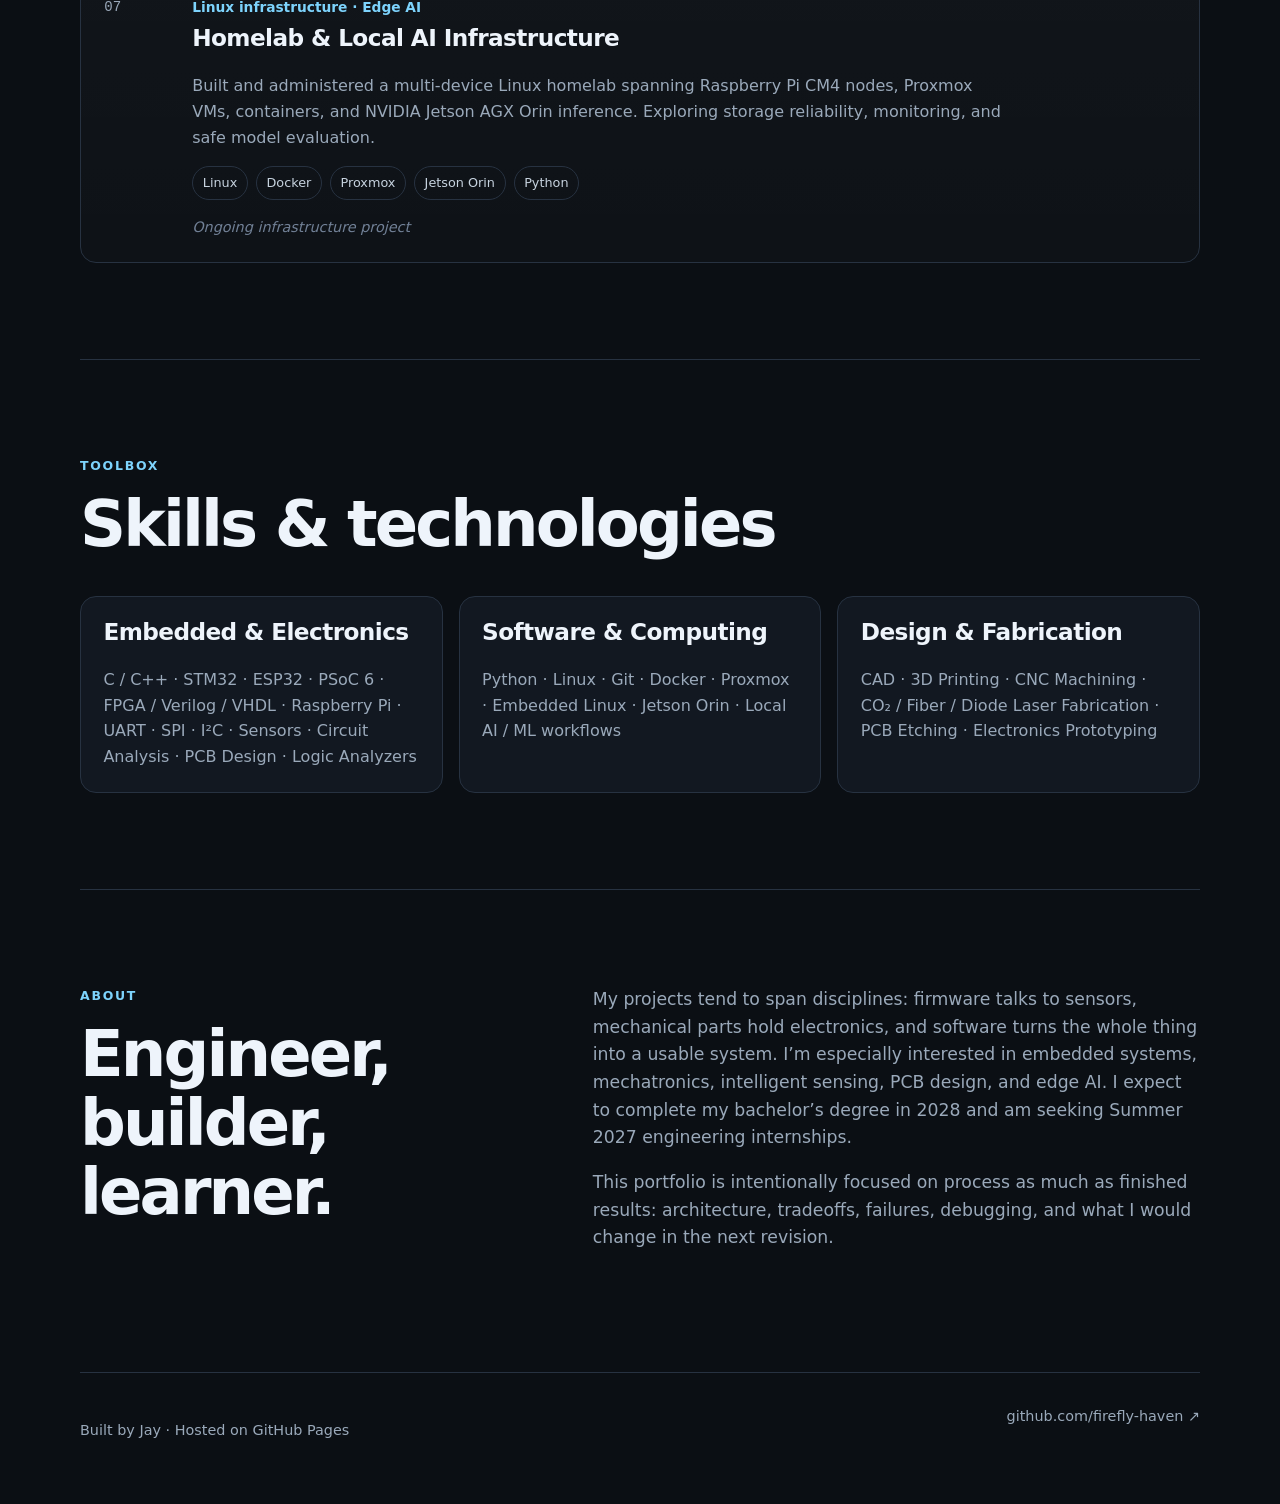
==== commit 802aba6d: "Feature Mojo FPGA logic analyzer in project portfolio" ====
--- a/index.html
+++ b/index.html
@@ -49,6 +49,25 @@
         <article class="project-card featured">
           <div class="project-index">01</div>
           <div class="project-body">
+            <p class="project-type">FPGA · Digital acquisition · Hardware validation</p>
+            <h3>Mojo V2 FPGA Logic Analyzer</h3>
+            <p>
+              Built an 8-channel, 100 MS/s SUMP-compatible logic analyzer on a Spartan-6 FPGA with
+              block-RAM capture, four-stage hardware triggers, and run-length compression. Verified
+              UART, SPI up to 10 MHz, and timing captures against STM32-generated signals in PulseView.
+            </p>
+            <ul class="tags" aria-label="Technologies">
+              <li>Verilog</li><li>Spartan-6 FPGA</li><li>100 MS/s</li><li>PulseView</li><li>STM32</li><li>Test automation</li>
+            </ul>
+            <div class="card-links">
+              <a href="projects/mojo-logic-analyzer.html">Case study →</a>
+              <a href="https://github.com/firefly-haven/mojo-v2-logic-analyzer" target="_blank" rel="noreferrer">Repository ↗</a>
+            </div>
+          </div>
+        </article>
+        <article class="project-card">
+          <div class="project-index">02</div>
+          <div class="project-body">
             <p class="project-type">Embedded ML · Radar sensing</p>
             <h3>60 GHz Radar Gesture Recognition</h3>
             <p>
@@ -66,7 +85,7 @@
         </article>
 
         <article class="project-card">
-          <div class="project-index">02</div>
+          <div class="project-index">03</div>
           <div class="project-body">
             <p class="project-type">Assistive technology · Team project</p>
             <h3>Wearable Recognition System</h3>
@@ -80,7 +99,7 @@
         </article>
 
         <article class="project-card">
-          <div class="project-index">03</div>
+          <div class="project-index">04</div>
           <div class="project-body">
             <p class="project-type">Electronics design · Education</p>
             <h3>Educational Electronics Hardware</h3>
@@ -94,7 +113,7 @@
         </article>
 
         <article class="project-card">
-          <div class="project-index">04</div>
+          <div class="project-index">05</div>
           <div class="project-body">
             <p class="project-type">Embedded Linux · Human interface</p>
             <h3>Interactive Projection System</h3>
@@ -107,7 +126,7 @@
           </div>
         </article>
         <article class="project-card">
-          <div class="project-index">05</div>
+          <div class="project-index">06</div>
           <div class="project-body">
             <p class="project-type">Microcontrollers · Digital design</p>
             <h3>STM32 Firmware & VHDL Design</h3>
@@ -117,7 +136,7 @@
           </div>
         </article>
         <article class="project-card">
-          <div class="project-index">06</div>
+          <div class="project-index">07</div>
           <div class="project-body">
             <p class="project-type">Linux infrastructure · Edge AI</p>
             <h3>Homelab & Local AI Infrastructure</h3>
@@ -137,7 +156,7 @@
       <div class="skill-grid">
         <div class="skill-group">
           <h3>Embedded & Electronics</h3>
-          <p>C / C++ · STM32 · ESP32 · PSoC 6 · VHDL · Raspberry Pi · UART · SPI · I²C · Sensors · Circuit Analysis · PCB Design · Logic Analyzers</p>
+          <p>C / C++ · STM32 · ESP32 · PSoC 6 · FPGA / Verilog / VHDL · Raspberry Pi · UART · SPI · I²C · Sensors · Circuit Analysis · PCB Design · Logic Analyzers</p>
         </div>
         <div class="skill-group">
           <h3>Software & Computing</h3>
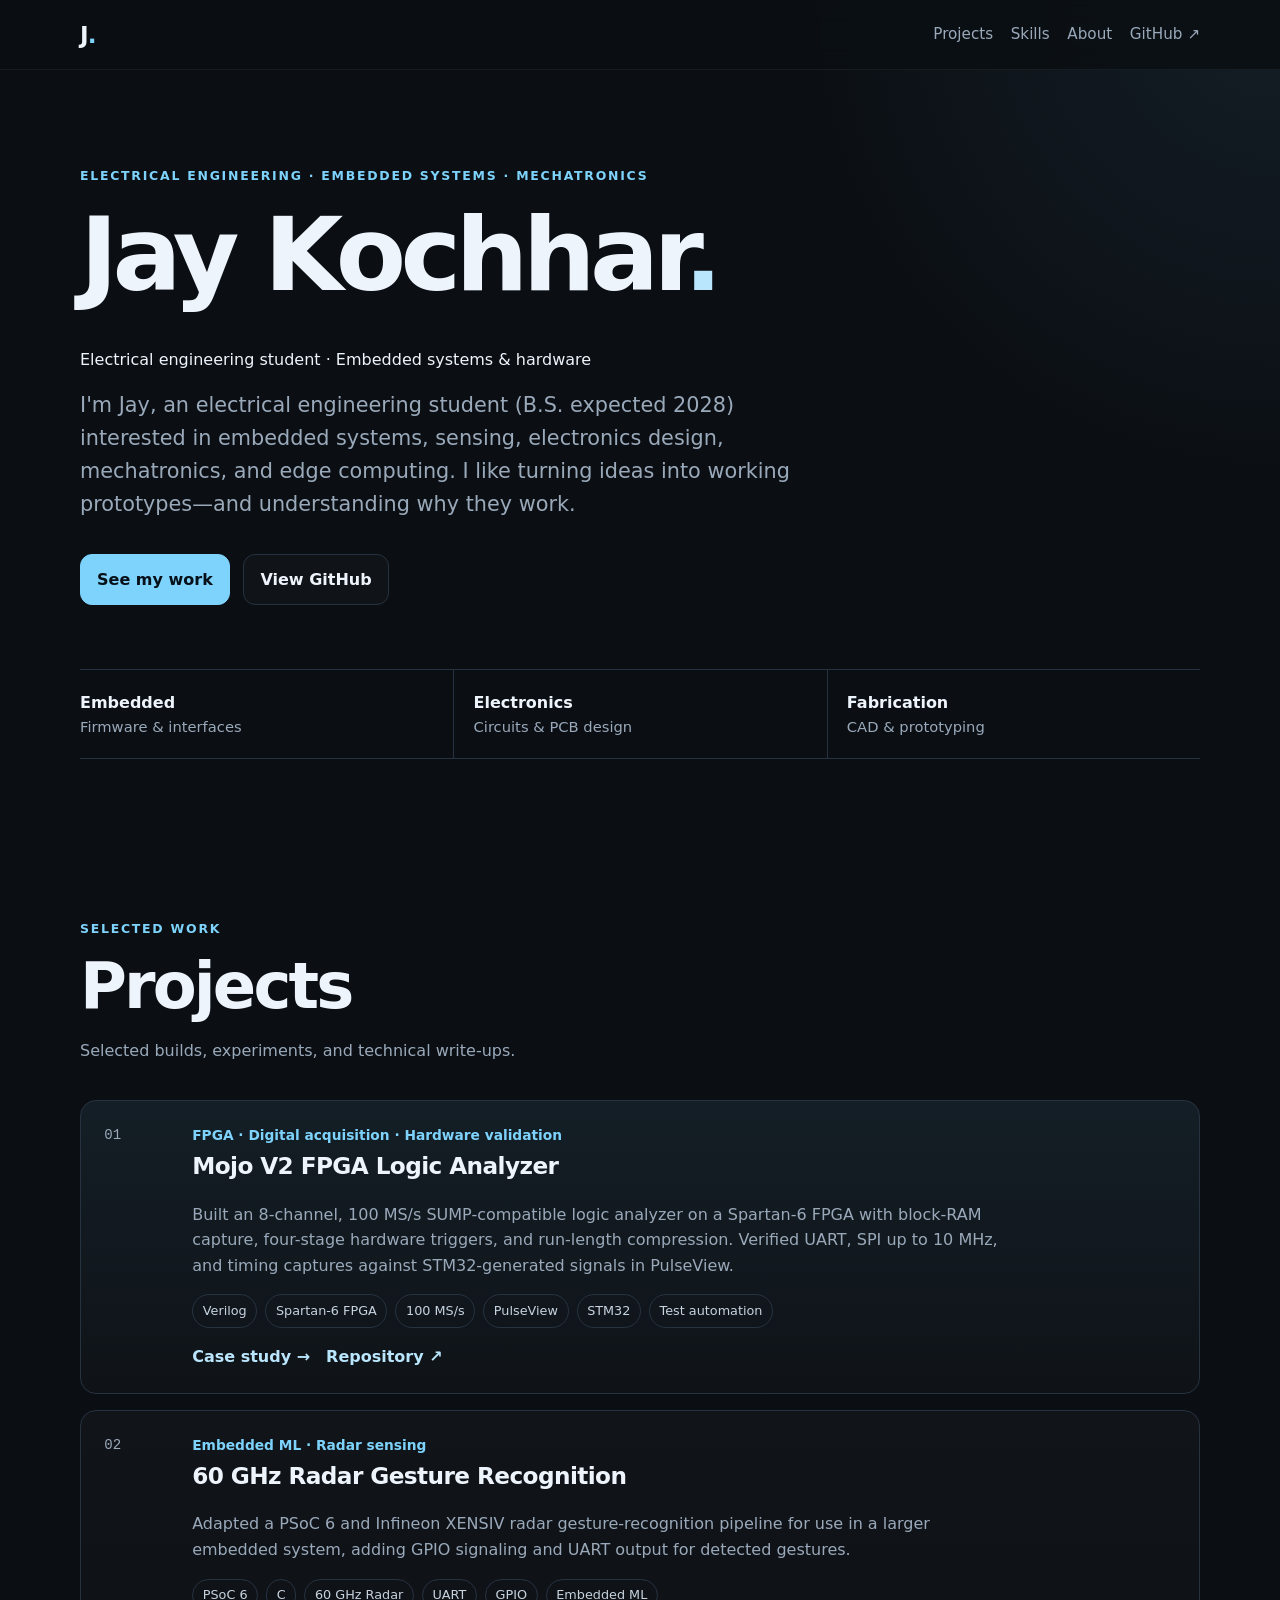
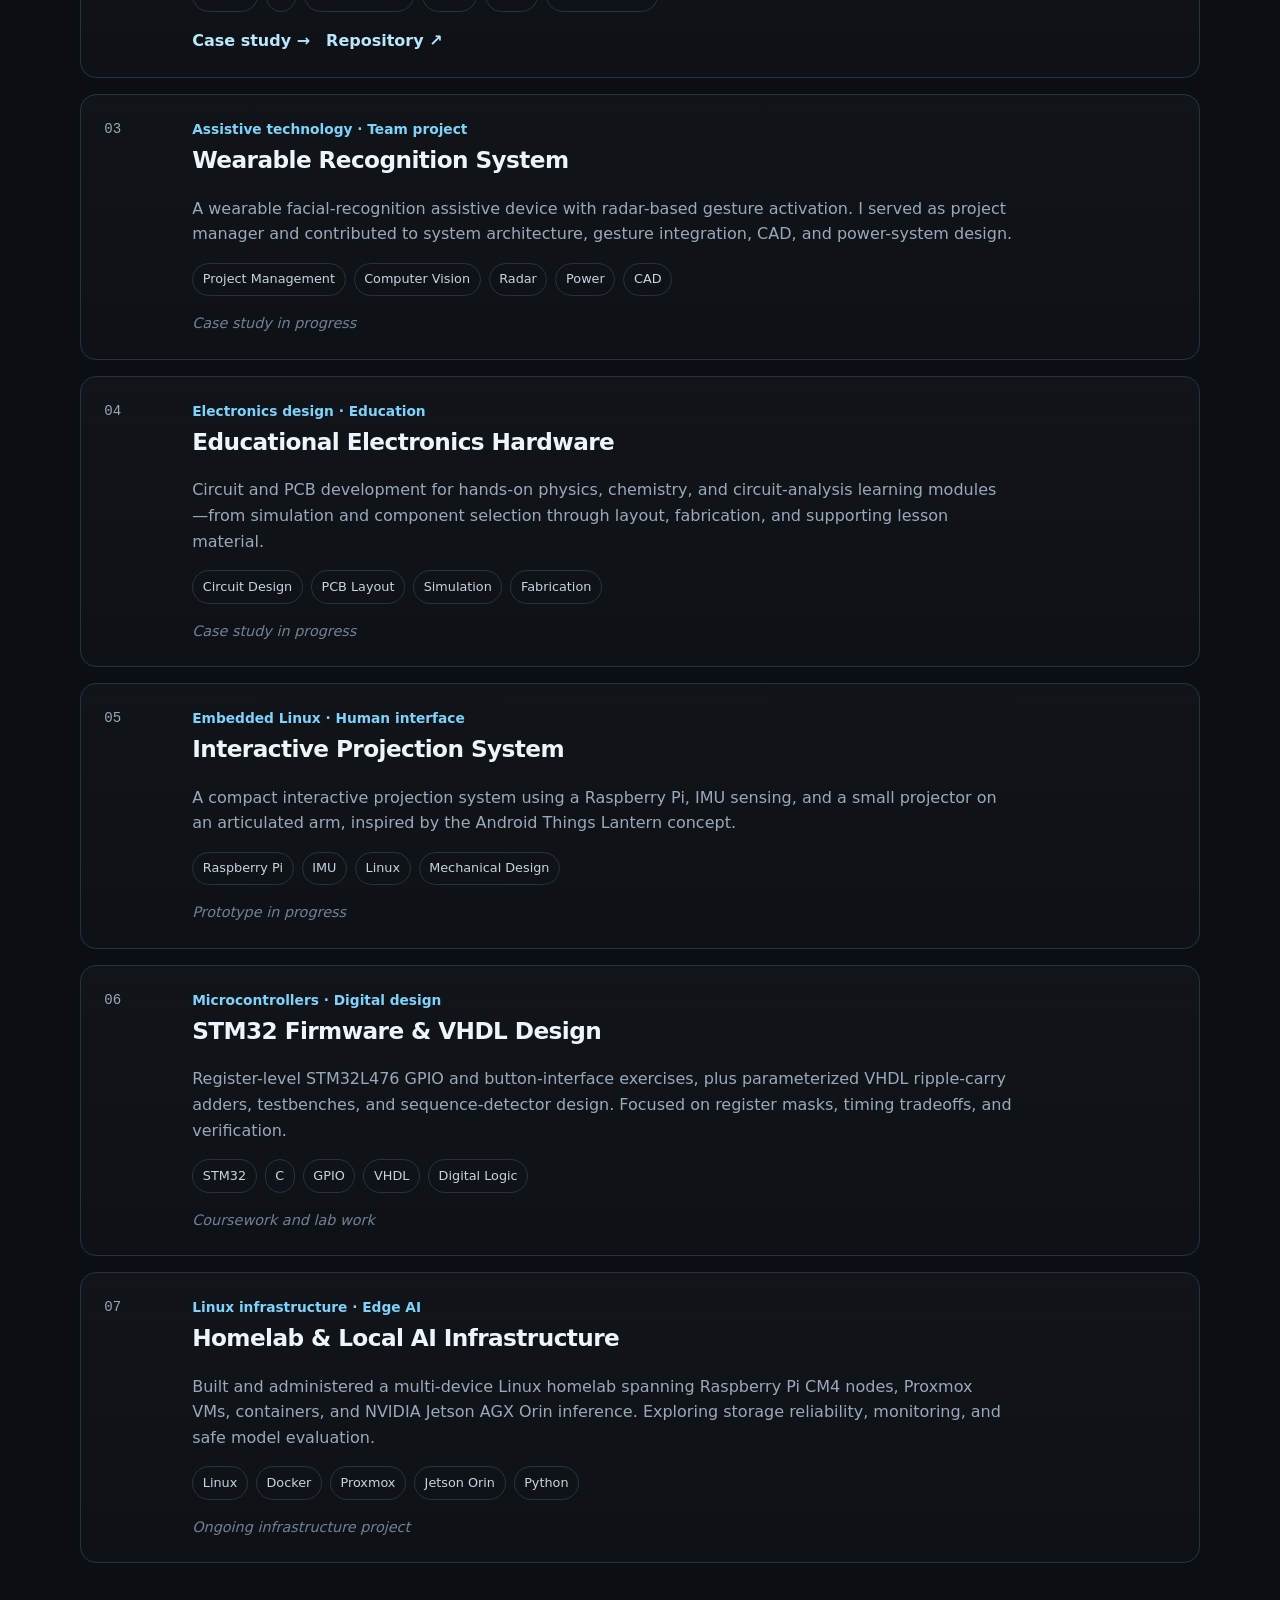
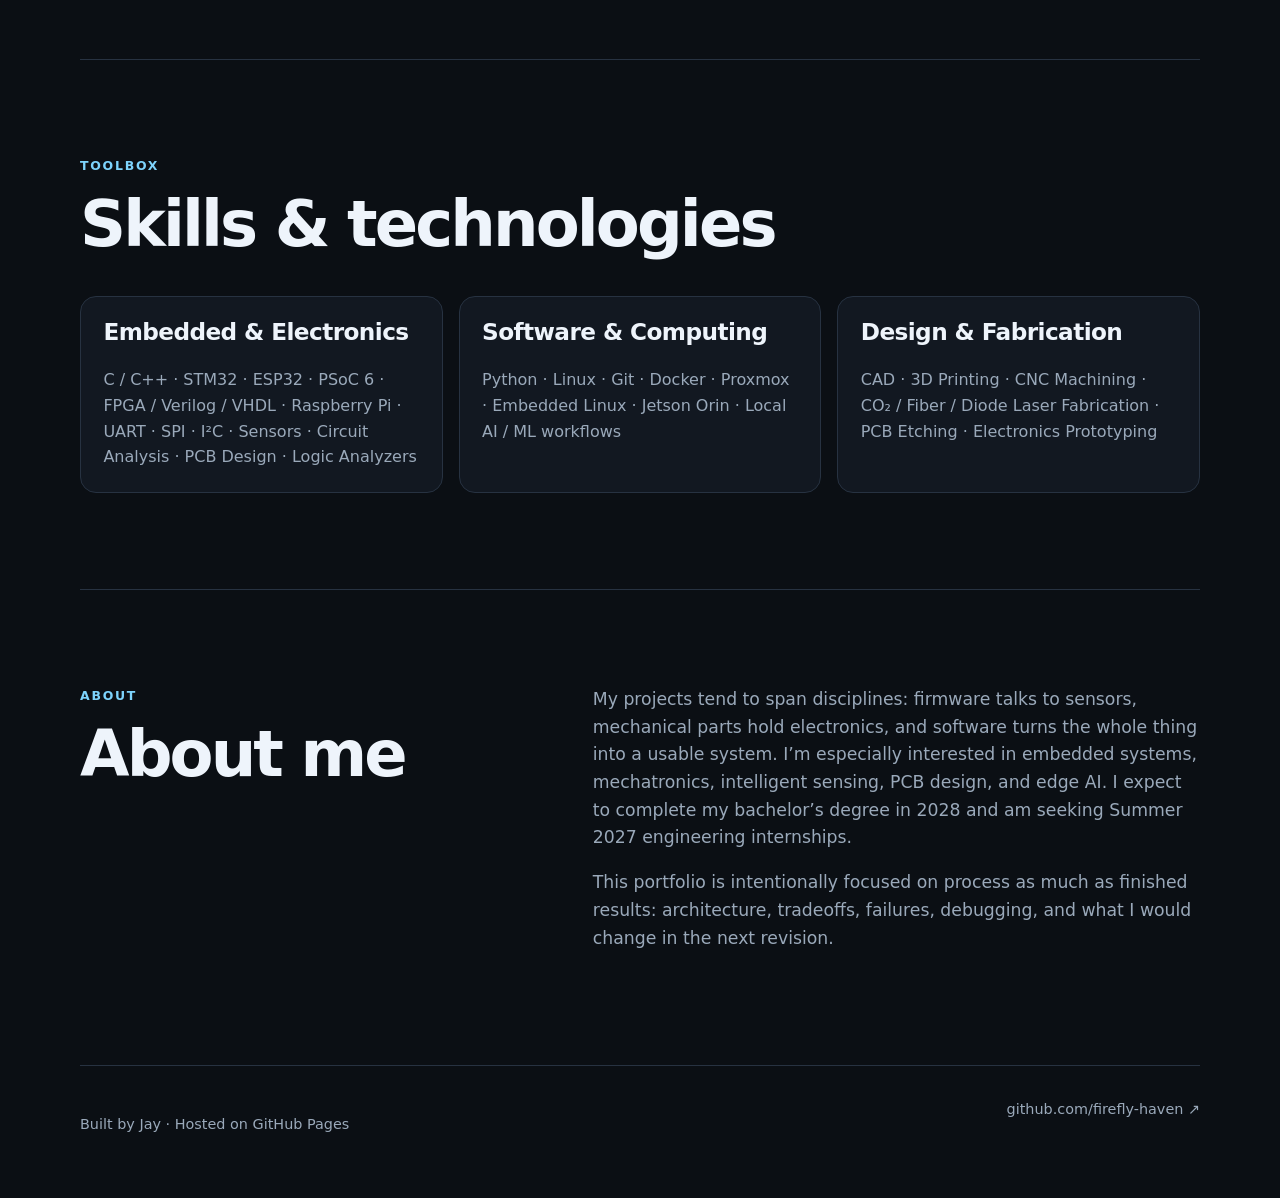
==== commit 58947bd5: "Simplify portfolio hero and tighten section copy" ====
--- a/index.html
+++ b/index.html
@@ -21,7 +21,8 @@
   <main id="top">
     <section class="hero section-shell">
       <p class="eyebrow">Electrical Engineering · Embedded Systems · Mechatronics</p>
-      <h1>I build systems where <span>hardware and software meet.</span></h1>
+      <h1>Jay Kochhar<span class="hero-period">.</span></h1>
+      <p class="hero-subtitle">Electrical engineering student · Embedded systems & hardware</p>
       <p class="hero-copy">
         I'm Jay, an electrical engineering student (B.S. expected 2028) interested in embedded systems, sensing,
         electronics design, mechatronics, and edge computing. I like turning ideas into
@@ -42,7 +43,7 @@
       <div class="section-heading">
         <p class="eyebrow">Selected work</p>
         <h2>Projects</h2>
-        <p>Projects are documented around the problem, my contribution, implementation, and lessons learned.</p>
+        <p>Selected builds, experiments, and technical write-ups.</p>
       </div>
 
       <div class="project-grid">
@@ -172,7 +173,7 @@
     <section id="about" class="section-shell section-block about-section">
       <div class="section-heading">
         <p class="eyebrow">About</p>
-        <h2>Engineer, builder, learner.</h2>
+        <h2>About me</h2>
       </div>
       <div class="about-copy">
         <p>
